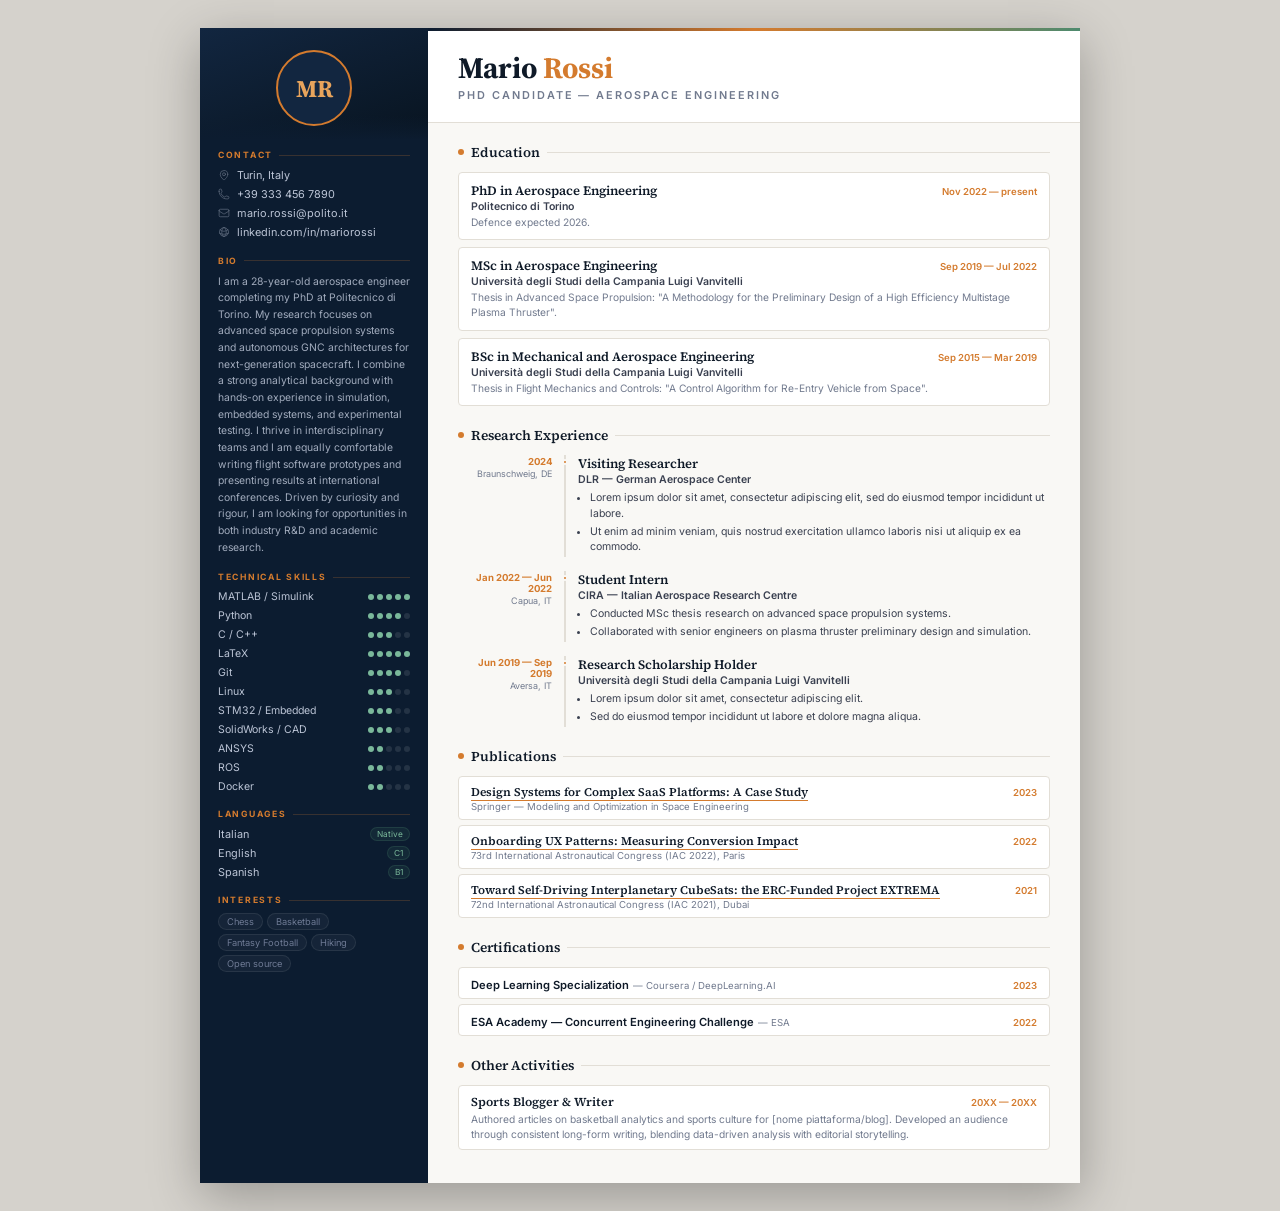
==== index.html @ 4c92838d "Add files via upload" ====
<!DOCTYPE html>
<html lang="en">
<head>
  <meta charset="UTF-8"/>
  <meta name="viewport" content="width=device-width, initial-scale=1.0"/>
  <title>Curriculum Vitae</title>
  <link href="https://fonts.googleapis.com/css2?family=Source+Serif+4:ital,wght@0,400;0,600;0,700;1,400&family=Inter:wght@300;400;500;600;700&display=swap" rel="stylesheet"/>
  <link rel="stylesheet" href="style.css"/>
</head>
<body>
<div class="cv-wrapper">
<div class="cv" id="cv"></div>
</div>
<script>
const ICONS = {
  'map-pin': `<svg fill="none" viewBox="0 0 24 24" stroke="currentColor" stroke-width="1.5"><path stroke-linecap="round" stroke-linejoin="round" d="M15 10.5a3 3 0 11-6 0 3 3 0 016 0z"/><path stroke-linecap="round" stroke-linejoin="round" d="M19.5 10.5c0 7.142-7.5 11.25-7.5 11.25S4.5 17.642 4.5 10.5a7.5 7.5 0 1115 0z"/></svg>`,
  'phone': `<svg fill="none" viewBox="0 0 24 24" stroke="currentColor" stroke-width="1.5"><path stroke-linecap="round" stroke-linejoin="round" d="M2.25 6.75c0 8.284 6.716 15 15 15h2.25a2.25 2.25 0 002.25-2.25v-1.372c0-.516-.351-.966-.852-1.091l-4.423-1.106c-.44-.11-.902.055-1.173.417l-.97 1.293c-.282.376-.769.542-1.21.38a12.035 12.035 0 01-7.143-7.143c-.162-.441.004-.928.38-1.21l1.293-.97c.363-.271.527-.734.417-1.173L6.963 3.102a1.125 1.125 0 00-1.091-.852H4.5A2.25 2.25 0 002.25 4.5v2.25z"/></svg>`,
  'mail': `<svg fill="none" viewBox="0 0 24 24" stroke="currentColor" stroke-width="1.5"><path stroke-linecap="round" stroke-linejoin="round" d="M21.75 6.75v10.5a2.25 2.25 0 01-2.25 2.25h-15a2.25 2.25 0 01-2.25-2.25V6.75m19.5 0A2.25 2.25 0 0019.5 4.5h-15a2.25 2.25 0 00-2.25 2.25m19.5 0v.243a2.25 2.25 0 01-1.07 1.916l-7.5 4.615a2.25 2.25 0 01-2.36 0L3.32 8.91a2.25 2.25 0 01-1.07-1.916V6.75"/></svg>`,
  'globe': `<svg fill="none" viewBox="0 0 24 24" stroke="currentColor" stroke-width="1.5"><path stroke-linecap="round" stroke-linejoin="round" d="M12 21a9.004 9.004 0 008.716-6.747M12 21a9.004 9.004 0 01-8.716-6.747M12 21c2.485 0 4.5-4.03 4.5-9S14.485 3 12 3m0 18c-2.485 0-4.5-4.03-4.5-9S9.515 3 12 3m0 0a8.997 8.997 0 017.843 4.582M12 3a8.997 8.997 0 00-7.843 4.582m15.686 0A11.953 11.953 0 0112 10.5c-2.998 0-5.74-1.1-7.843-2.918m15.686 0A8.959 8.959 0 0121 12c0 .778-.099 1.533-.284 2.253m0 0A17.919 17.919 0 0112 16.5c-3.162 0-6.133-.815-8.716-2.247m0 0A9.015 9.015 0 013 12c0-1.605.42-3.113 1.157-4.418"/></svg>`
};

function esc(s){const e=document.createElement('span');e.textContent=s;return e.innerHTML;}

function dots(level, max=5) {
  let h='';
  for(let i=0;i<max;i++) h+=`<span class="dot${i<level?' filled':''}"></span>`;
  return h;
}

async function render(){
  const d=await(await fetch('data.json')).json();
  document.documentElement.lang=d.meta.lang;
  document.title=d.meta.title;

  const sidebar=`
  <aside class="sidebar">
    <div class="sidebar-header"><div class="avatar-circle">${esc(d.persona.initials)}</div></div>
    <div class="sidebar-body">
      <div class="s-block">
        <div class="s-title">Contact</div>
        <div class="ct-list">
          ${d.contacts.map(c=>`<div class="ct">${ICONS[c.icon]||''}${c.url?`<a href="${esc(c.url)}" target="_blank" rel="noopener">${esc(c.value)}</a>`:`<span>${esc(c.value)}</span>`}</div>`).join('')}
        </div>
      </div>
      <div class="s-block">
        <div class="s-title">Bio</div>
        <p class="bio-text">${esc(d.persona.bio)}</p>
      </div>
      <div class="s-block">
        <div class="s-title">Technical Skills</div>
        ${d.technicalSkills.map(s=>`<div class="skill-row"><span class="skill-name">${esc(s.name)}</span><span class="skill-dots">${dots(s.level)}</span></div>`).join('')}
      </div>
      <div class="s-block">
        <div class="s-title">Languages</div>
        ${d.languages.map(l=>`<div class="lang-row"><span class="lang-name">${esc(l.name)}</span><span class="lang-lvl">${esc(l.level)}</span></div>`).join('')}
      </div>
      <div class="s-block">
        <div class="s-title">Interests</div>
        <div class="int-wrap">${d.interests.map(i=>`<span class="int-tag">${esc(i)}</span>`).join('')}</div>
      </div>
    </div>
  </aside>`;

  const main=`
  <main class="main">
    <header class="main-header">
      <div class="name">${esc(d.persona.firstName)} <span>${esc(d.persona.lastName)}</span></div>
      <div class="role">${esc(d.persona.title)}</div>
    </header>
    <div class="main-body">
      <div class="sec">
        <div class="sec-title"><span class="sec-dot"></span>Education</div>
        ${d.education.map(e=>`<div class="edu"><div class="edu-top"><span class="edu-deg">${esc(e.degree)}</span><span class="edu-when">${esc(e.period)}</span></div><div class="edu-where">${esc(e.institution)}</div>${e.note?`<div class="edu-note">${esc(e.note)}</div>`:''}</div>`).join('')}
      </div>
      <div class="sec">
        <div class="sec-title"><span class="sec-dot"></span>Research Experience</div>
        ${d.experience.map(e=>`<div class="exp"><div class="exp-side"><span class="exp-when">${esc(e.period)}</span><span class="exp-where">${esc(e.location)}</span></div><div class="exp-body"><div class="exp-role">${esc(e.role)}</div><div class="exp-org">${esc(e.organisation)}</div><div class="exp-desc">${e.bullets?'<ul>'+e.bullets.map(b=>`<li>${esc(b)}</li>`).join('')+'</ul>':esc(e.description||'')}</div></div></div>`).join('')}
      </div>
      ${d.publications&&d.publications.length?`<div class="sec"><div class="sec-title"><span class="sec-dot"></span>Publications</div>${d.publications.map(p=>`<div class="pub"><div><div class="pub-title">${p.url?`<a href="${esc(p.url)}" target="_blank" rel="noopener">${esc(p.title)}</a>`:esc(p.title)}</div><div class="pub-venue">${esc(p.venue)}</div></div><span class="pub-year">${esc(p.year)}</span></div>`).join('')}</div>`:''}
      ${d.certifications&&d.certifications.length?`<div class="sec"><div class="sec-title"><span class="sec-dot"></span>Certifications</div>${d.certifications.map(c=>`<div class="cert-row"><div><span class="cert-name">${esc(c.title)}</span> <span class="cert-from">— ${esc(c.issuer)}</span></div><span class="cert-year">${esc(c.year)}</span></div>`).join('')}</div>`:''}
      ${d.otherActivities&&d.otherActivities.length?`<div class="sec"><div class="sec-title"><span class="sec-dot"></span>Other Activities</div>${d.otherActivities.map(a=>`<div class="activity"><div class="activity-top"><span class="activity-title">${esc(a.title)}</span><span class="activity-when">${esc(a.period)}</span></div><div class="activity-detail">${esc(a.detail)}</div></div>`).join('')}</div>`:''}
    </div>
  </main>`;

  document.getElementById('cv').innerHTML=sidebar+main;
}
render();
</script>
</body>
</html>
---- style.css ----
/* ══════════════════════════════════════
   CV — Style
   Fonts: Source Serif 4 + Inter
   Palette: PoliTo Prussian Blue + Orange + Green
   ══════════════════════════════════════ */
*, *::before, *::after { box-sizing: border-box; margin: 0; padding: 0; }

:root {
  --sidebar-bg: #0c1c30;
  --sidebar-top: #122640;
  --accent: #d47b2e;
  --accent-light: #e8a45c;
  --green: #4e8a6e;
  --green-light: #7ab89a;
  --main-bg: #f9f8f5;
  --card-bg: #fff;
  --text-dark: #0f1a28;
  --text-mid: #3a4050;
  --text-light: #717a8e;
  --sidebar-text: #bcc5d6;
  --sidebar-muted: #6e7a94;
  --divider: #e2ded6;
  --sidebar-w: 228px;
}

body { font-family:'Inter',sans-serif; background:#d5d2cc; display:flex; justify-content:center; align-items:flex-start; min-height:100vh; padding:28px 14px; }
.cv-wrapper { width:100%; max-width:880px; box-shadow:0 14px 48px rgba(0,0,0,0.28); }
.cv { display:grid; grid-template-columns:var(--sidebar-w) 1fr; }

/* ═══ SIDEBAR ═══ */
.sidebar { background:var(--sidebar-bg); color:var(--sidebar-text); padding:0 0 24px; }
.sidebar-header { width:100%; padding:22px 20px 14px; background:linear-gradient(160deg,var(--sidebar-top) 0%,#081420 100%); text-align:center; position:relative; }
.sidebar-header::after { content:''; position:absolute; bottom:0;left:0;right:0; height:24px; background:linear-gradient(to top,var(--sidebar-bg),transparent); }
.avatar-circle { width:76px;height:76px; border-radius:50%; border:2.5px solid var(--accent); background:var(--sidebar-top); display:flex;align-items:center;justify-content:center; font-family:'Source Serif 4',serif; font-size:1.5rem;font-weight:700; color:var(--accent-light); margin:0 auto; position:relative;z-index:1; }
.sidebar-body { padding:10px 18px 0; }
.s-title { font-size:0.54rem;font-weight:700; letter-spacing:0.2em;text-transform:uppercase; color:var(--accent); margin-bottom:8px; display:flex;align-items:center;gap:6px; }
.s-title::after { content:'';flex:1;height:1px;background:rgba(212,123,46,0.22); }
.s-block { margin-bottom:16px; }

.ct-list { display:flex;flex-direction:column;gap:5px; }
.ct { display:flex;align-items:center;gap:7px; font-size:0.68rem;line-height:1.3;color:var(--sidebar-text); }
.ct svg { width:12px;height:12px;flex-shrink:0;opacity:0.45; }
.ct a { color:inherit;text-decoration:none; }
.ct a:hover { text-decoration:underline; }

.bio-text { font-size:0.65rem;line-height:1.6;color:var(--sidebar-text);opacity:0.85; }

.skill-row { display:flex;justify-content:space-between;align-items:center;margin-bottom:6px; }
.skill-name { font-size:0.66rem;color:var(--sidebar-text); }
.skill-dots { display:flex;gap:3px; }
.skill-dots .dot { width:6px;height:6px;border-radius:50%;background:rgba(255,255,255,0.1); }
.skill-dots .dot.filled { background:var(--green-light); }

.lang-row { display:flex;justify-content:space-between;align-items:center;margin-bottom:5px; }
.lang-name { font-size:0.68rem; }
.lang-lvl { font-size:0.52rem;padding:1px 6px;border-radius:10px; background:rgba(78,138,110,0.12);color:var(--green-light); border:1px solid rgba(78,138,110,0.22); }

.int-wrap { display:flex;flex-wrap:wrap;gap:4px; }
.int-tag { font-size:0.58rem;padding:2px 8px;border-radius:10px; background:rgba(255,255,255,0.04);color:var(--sidebar-muted); border:1px solid rgba(255,255,255,0.08); }

/* ═══ MAIN ═══ */
.main { background:var(--main-bg);padding:0; }
.main-header { background:var(--card-bg); padding:24px 30px 20px; border-bottom:1px solid var(--divider); position:relative; }
.main-header::before { content:''; position:absolute;top:0;left:0;right:0; height:3px; background:linear-gradient(90deg,var(--sidebar-bg) 0%,var(--accent) 50%,var(--green) 100%); }
.name { font-family:'Source Serif 4',serif; font-size:1.85rem;font-weight:700; color:var(--text-dark);line-height:1.1;margin-bottom:3px; }
.name span { color:var(--accent); }
.role { font-size:0.68rem;font-weight:600; letter-spacing:0.18em;text-transform:uppercase; color:var(--text-light); }
.main-body { padding:20px 30px 28px; }

.sec { margin-bottom:20px; }
.sec:last-child { margin-bottom:0; }
.sec-title { font-family:'Source Serif 4',serif; font-size:0.85rem;font-weight:600; color:var(--text-dark);margin-bottom:10px; display:flex;align-items:center;gap:7px; }
.sec-title::after { content:'';flex:1;height:1px;background:var(--divider); }
.sec-dot { width:6px;height:6px;border-radius:50%;background:var(--accent);flex-shrink:0; }

.edu { padding:9px 12px;background:var(--card-bg);border-radius:4px; margin-bottom:7px;border:1px solid var(--divider); }
.edu-top { display:flex;justify-content:space-between;align-items:baseline;margin-bottom:1px; }
.edu-deg { font-family:'Source Serif 4',serif;font-size:0.8rem;font-weight:600;color:var(--text-dark); }
.edu-when { font-size:0.6rem;font-weight:600;color:var(--accent);white-space:nowrap; }
.edu-where { font-size:0.66rem;color:var(--text-mid);font-weight:600; }
.edu-note { font-size:0.64rem;color:var(--text-light);line-height:1.5;margin-top:2px; }

.exp { display:grid;grid-template-columns:94px 1fr;gap:0 12px;margin-bottom:14px; }
.exp:last-child { margin-bottom:0; }
.exp-side { padding-top:1px;text-align:right; }
.exp-when { font-size:0.6rem;font-weight:700;color:var(--accent);display:block;margin-bottom:1px; }
.exp-where { font-size:0.56rem;color:var(--text-light);display:block; }
.exp-body { border-left:2px solid var(--divider);padding-left:12px;position:relative; }
.exp-body::before { content:'';position:absolute;left:-4px;top:4px; width:6px;height:6px;border-radius:50%; background:var(--accent);border:2px solid var(--main-bg); }
.exp-role { font-family:'Source Serif 4',serif;font-size:0.8rem;font-weight:600;color:var(--text-dark);margin-bottom:1px; }
.exp-org { font-size:0.66rem;color:var(--text-mid);font-weight:600;margin-bottom:4px; }
.exp-desc { font-size:0.66rem;color:var(--text-mid);line-height:1.5; }
.exp-desc ul { margin:2px 0 0 12px; }
.exp-desc ul li { margin-bottom:2px; }

.pub { padding:7px 12px;background:var(--card-bg);border-radius:4px; margin-bottom:5px;border:1px solid var(--divider); display:flex;justify-content:space-between;align-items:baseline;gap:10px; }
.pub-title { font-family:'Source Serif 4',serif;font-size:0.73rem;font-weight:600;color:var(--text-dark);margin-bottom:1px; }
.pub-title a { color:var(--text-dark);text-decoration:none;border-bottom:1px solid var(--accent);transition:color 0.2s; }
.pub-title a:hover { color:var(--accent); }
.pub-venue { font-size:0.6rem;color:var(--text-light); }
.pub-year { font-size:0.6rem;font-weight:600;color:var(--accent);white-space:nowrap; }

.cert-row { display:flex;justify-content:space-between;align-items:baseline; padding:5px 12px;background:var(--card-bg);border-radius:4px; margin-bottom:5px;border:1px solid var(--divider); }
.cert-name { font-size:0.7rem;font-weight:600;color:var(--text-dark); }
.cert-from { font-size:0.6rem;color:var(--text-light); }
.cert-year { font-size:0.6rem;font-weight:600;color:var(--accent);white-space:nowrap; }

.activity { padding:7px 12px;background:var(--card-bg);border-radius:4px;margin-bottom:5px;border:1px solid var(--divider); }
.activity-top { display:flex;justify-content:space-between;align-items:baseline;margin-bottom:2px; }
.activity-title { font-family:'Source Serif 4',serif;font-size:0.76rem;font-weight:600;color:var(--text-dark); }
.activity-when { font-size:0.6rem;font-weight:600;color:var(--accent);white-space:nowrap; }
.activity-detail { font-size:0.64rem;color:var(--text-light);line-height:1.5; }

@media print { body{background:none;padding:0} .cv-wrapper{box-shadow:none;max-width:none} }
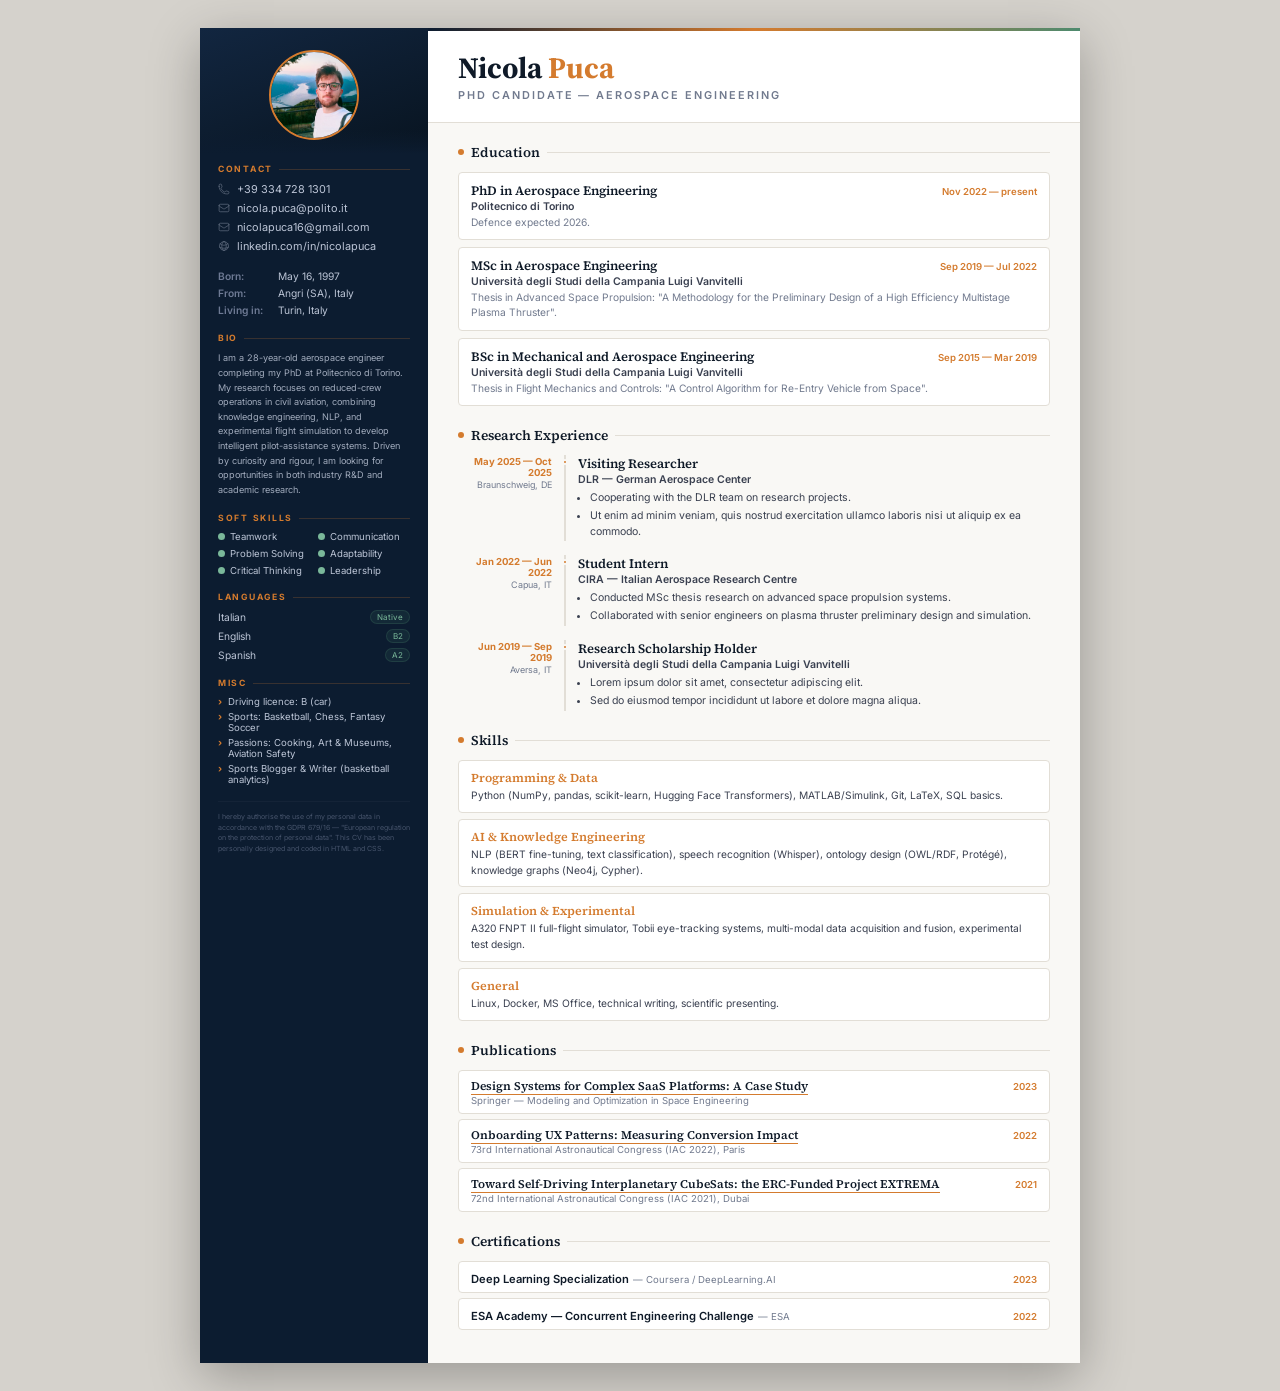
==== commit d734da51: "style upgrade" ====
--- a/index.html
+++ b/index.html
@@ -13,7 +13,6 @@
 </div>
 <script>
 const ICONS = {
-  'map-pin': `<svg fill="none" viewBox="0 0 24 24" stroke="currentColor" stroke-width="1.5"><path stroke-linecap="round" stroke-linejoin="round" d="M15 10.5a3 3 0 11-6 0 3 3 0 016 0z"/><path stroke-linecap="round" stroke-linejoin="round" d="M19.5 10.5c0 7.142-7.5 11.25-7.5 11.25S4.5 17.642 4.5 10.5a7.5 7.5 0 1115 0z"/></svg>`,
   'phone': `<svg fill="none" viewBox="0 0 24 24" stroke="currentColor" stroke-width="1.5"><path stroke-linecap="round" stroke-linejoin="round" d="M2.25 6.75c0 8.284 6.716 15 15 15h2.25a2.25 2.25 0 002.25-2.25v-1.372c0-.516-.351-.966-.852-1.091l-4.423-1.106c-.44-.11-.902.055-1.173.417l-.97 1.293c-.282.376-.769.542-1.21.38a12.035 12.035 0 01-7.143-7.143c-.162-.441.004-.928.38-1.21l1.293-.97c.363-.271.527-.734.417-1.173L6.963 3.102a1.125 1.125 0 00-1.091-.852H4.5A2.25 2.25 0 002.25 4.5v2.25z"/></svg>`,
   'mail': `<svg fill="none" viewBox="0 0 24 24" stroke="currentColor" stroke-width="1.5"><path stroke-linecap="round" stroke-linejoin="round" d="M21.75 6.75v10.5a2.25 2.25 0 01-2.25 2.25h-15a2.25 2.25 0 01-2.25-2.25V6.75m19.5 0A2.25 2.25 0 0019.5 4.5h-15a2.25 2.25 0 00-2.25 2.25m19.5 0v.243a2.25 2.25 0 01-1.07 1.916l-7.5 4.615a2.25 2.25 0 01-2.36 0L3.32 8.91a2.25 2.25 0 01-1.07-1.916V6.75"/></svg>`,
   'globe': `<svg fill="none" viewBox="0 0 24 24" stroke="currentColor" stroke-width="1.5"><path stroke-linecap="round" stroke-linejoin="round" d="M12 21a9.004 9.004 0 008.716-6.747M12 21a9.004 9.004 0 01-8.716-6.747M12 21c2.485 0 4.5-4.03 4.5-9S14.485 3 12 3m0 18c-2.485 0-4.5-4.03-4.5-9S9.515 3 12 3m0 0a8.997 8.997 0 017.843 4.582M12 3a8.997 8.997 0 00-7.843 4.582m15.686 0A11.953 11.953 0 0112 10.5c-2.998 0-5.74-1.1-7.843-2.918m15.686 0A8.959 8.959 0 0121 12c0 .778-.099 1.533-.284 2.253m0 0A17.919 17.919 0 0112 16.5c-3.162 0-6.133-.815-8.716-2.247m0 0A9.015 9.015 0 013 12c0-1.605.42-3.113 1.157-4.418"/></svg>`
@@ -21,43 +20,61 @@
 
 function esc(s){const e=document.createElement('span');e.textContent=s;return e.innerHTML;}
 
-function dots(level, max=5) {
-  let h='';
-  for(let i=0;i<max;i++) h+=`<span class="dot${i<level?' filled':''}"></span>`;
-  return h;
-}
-
 async function render(){
   const d=await(await fetch('data.json')).json();
   document.documentElement.lang=d.meta.lang;
   document.title=d.meta.title;
 
+  const bioHtml = Array.isArray(d.persona.bio)
+    ? d.persona.bio.map(p=>esc(p)).join(' ')
+    : esc(d.persona.bio);
+
   const sidebar=`
   <aside class="sidebar">
-    <div class="sidebar-header"><div class="avatar-circle">${esc(d.persona.initials)}</div></div>
+    <div class="sidebar-header">
+      ${d.persona.photo
+        ? `<img class="avatar-photo" src="${esc(d.persona.photo)}" alt="${esc(d.persona.firstName+' '+d.persona.lastName)}">`
+        : `<div class="avatar-circle">${esc(d.persona.initials)}</div>`}
+    </div>
     <div class="sidebar-body">
+
       <div class="s-block">
         <div class="s-title">Contact</div>
         <div class="ct-list">
           ${d.contacts.map(c=>`<div class="ct">${ICONS[c.icon]||''}${c.url?`<a href="${esc(c.url)}" target="_blank" rel="noopener">${esc(c.value)}</a>`:`<span>${esc(c.value)}</span>`}</div>`).join('')}
         </div>
       </div>
+
+      <div class="s-block">
+        <div class="info-row"><span class="info-label">Born:</span><span class="info-value">${esc(d.persona.birthDate)}</span></div>
+        <div class="info-row"><span class="info-label">From:</span><span class="info-value">${esc(d.persona.birthPlace)}</span></div>
+        <div class="info-row"><span class="info-label">Living in:</span><span class="info-value">${esc(d.persona.livingIn)}</span></div>
+      </div>
+
       <div class="s-block">
         <div class="s-title">Bio</div>
-        <p class="bio-text">${esc(d.persona.bio)}</p>
+        <p class="bio-text">${bioHtml}</p>
       </div>
+
       <div class="s-block">
-        <div class="s-title">Technical Skills</div>
-        ${d.technicalSkills.map(s=>`<div class="skill-row"><span class="skill-name">${esc(s.name)}</span><span class="skill-dots">${dots(s.level)}</span></div>`).join('')}
+        <div class="s-title">Soft Skills</div>
+        <div class="soft-grid">
+          ${d.softSkills.map(s=>`<div class="soft-item"><span class="soft-dot"></span>${esc(s)}</div>`).join('')}
+        </div>
       </div>
+
       <div class="s-block">
         <div class="s-title">Languages</div>
         ${d.languages.map(l=>`<div class="lang-row"><span class="lang-name">${esc(l.name)}</span><span class="lang-lvl">${esc(l.level)}</span></div>`).join('')}
       </div>
+
       <div class="s-block">
-        <div class="s-title">Interests</div>
-        <div class="int-wrap">${d.interests.map(i=>`<span class="int-tag">${esc(i)}</span>`).join('')}</div>
+        <div class="s-title">Misc</div>
+        ${d.misc.map(m=>`<div class="misc-item">${esc(m)}</div>`).join('')}
       </div>
+
+      <div class="gdpr">${esc(d.gdpr)}</div>
+
     </div>
   </aside>`;
 
@@ -68,17 +85,26 @@
       <div class="role">${esc(d.persona.title)}</div>
     </header>
     <div class="main-body">
+
       <div class="sec">
         <div class="sec-title"><span class="sec-dot"></span>Education</div>
         ${d.education.map(e=>`<div class="edu"><div class="edu-top"><span class="edu-deg">${esc(e.degree)}</span><span class="edu-when">${esc(e.period)}</span></div><div class="edu-where">${esc(e.institution)}</div>${e.note?`<div class="edu-note">${esc(e.note)}</div>`:''}</div>`).join('')}
       </div>
+
       <div class="sec">
         <div class="sec-title"><span class="sec-dot"></span>Research Experience</div>
         ${d.experience.map(e=>`<div class="exp"><div class="exp-side"><span class="exp-when">${esc(e.period)}</span><span class="exp-where">${esc(e.location)}</span></div><div class="exp-body"><div class="exp-role">${esc(e.role)}</div><div class="exp-org">${esc(e.organisation)}</div><div class="exp-desc">${e.bullets?'<ul>'+e.bullets.map(b=>`<li>${esc(b)}</li>`).join('')+'</ul>':esc(e.description||'')}</div></div></div>`).join('')}
       </div>
+
+      <div class="sec">
+        <div class="sec-title"><span class="sec-dot"></span>Skills</div>
+        ${d.skillAreas.map(s=>`<div class="skill-area"><div class="skill-area-name">${esc(s.area)}</div><div class="skill-area-items">${esc(s.items)}</div></div>`).join('')}
+      </div>
+
       ${d.publications&&d.publications.length?`<div class="sec"><div class="sec-title"><span class="sec-dot"></span>Publications</div>${d.publications.map(p=>`<div class="pub"><div><div class="pub-title">${p.url?`<a href="${esc(p.url)}" target="_blank" rel="noopener">${esc(p.title)}</a>`:esc(p.title)}</div><div class="pub-venue">${esc(p.venue)}</div></div><span class="pub-year">${esc(p.year)}</span></div>`).join('')}</div>`:''}
+
       ${d.certifications&&d.certifications.length?`<div class="sec"><div class="sec-title"><span class="sec-dot"></span>Certifications</div>${d.certifications.map(c=>`<div class="cert-row"><div><span class="cert-name">${esc(c.title)}</span> <span class="cert-from">— ${esc(c.issuer)}</span></div><span class="cert-year">${esc(c.year)}</span></div>`).join('')}</div>`:''}
-      ${d.otherActivities&&d.otherActivities.length?`<div class="sec"><div class="sec-title"><span class="sec-dot"></span>Other Activities</div>${d.otherActivities.map(a=>`<div class="activity"><div class="activity-top"><span class="activity-title">${esc(a.title)}</span><span class="activity-when">${esc(a.period)}</span></div><div class="activity-detail">${esc(a.detail)}</div></div>`).join('')}</div>`:''}
+
     </div>
   </main>`;
 
@@ -87,4 +113,4 @@
 render();
 </script>
 </body>
-</html>
+</html>
--- a/style.css
+++ b/style.css
@@ -32,31 +32,43 @@
 .sidebar-header { width:100%; padding:22px 20px 14px; background:linear-gradient(160deg,var(--sidebar-top) 0%,#081420 100%); text-align:center; position:relative; }
 .sidebar-header::after { content:''; position:absolute; bottom:0;left:0;right:0; height:24px; background:linear-gradient(to top,var(--sidebar-bg),transparent); }
 .avatar-circle { width:76px;height:76px; border-radius:50%; border:2.5px solid var(--accent); background:var(--sidebar-top); display:flex;align-items:center;justify-content:center; font-family:'Source Serif 4',serif; font-size:1.5rem;font-weight:700; color:var(--accent-light); margin:0 auto; position:relative;z-index:1; }
+.avatar-photo { width:90px;height:90px; border-radius:50%; border:2.5px solid var(--accent); object-fit:cover; object-position:center top; margin:0 auto; display:block; position:relative;z-index:1; }
 .sidebar-body { padding:10px 18px 0; }
 .s-title { font-size:0.54rem;font-weight:700; letter-spacing:0.2em;text-transform:uppercase; color:var(--accent); margin-bottom:8px; display:flex;align-items:center;gap:6px; }
 .s-title::after { content:'';flex:1;height:1px;background:rgba(212,123,46,0.22); }
 .s-block { margin-bottom:16px; }
 
+/* Contacts */
 .ct-list { display:flex;flex-direction:column;gap:5px; }
 .ct { display:flex;align-items:center;gap:7px; font-size:0.68rem;line-height:1.3;color:var(--sidebar-text); }
 .ct svg { width:12px;height:12px;flex-shrink:0;opacity:0.45; }
 .ct a { color:inherit;text-decoration:none; }
 .ct a:hover { text-decoration:underline; }
 
-.bio-text { font-size:0.65rem;line-height:1.6;color:var(--sidebar-text);opacity:0.85; }
+/* Personal info */
+.info-row { display:flex; gap:8px; margin-bottom:4px; font-size:0.64rem; line-height:1.3; }
+.info-label { color:var(--sidebar-muted); font-weight:600; white-space:nowrap; min-width:52px; }
+.info-value { color:var(--sidebar-text); }
 
-.skill-row { display:flex;justify-content:space-between;align-items:center;margin-bottom:6px; }
-.skill-name { font-size:0.66rem;color:var(--sidebar-text); }
-.skill-dots { display:flex;gap:3px; }
-.skill-dots .dot { width:6px;height:6px;border-radius:50%;background:rgba(255,255,255,0.1); }
-.skill-dots .dot.filled { background:var(--green-light); }
+/* Bio */
+.bio-text { font-size:0.57rem;line-height:1.6;color:var(--sidebar-text);opacity:0.85; }
 
+/* Soft skills */
+.soft-grid { display:grid; grid-template-columns:1fr 1fr; gap:6px 8px; }
+.soft-item { display:flex; align-items:center; gap:5px; font-size:0.6rem; color:var(--sidebar-text); }
+.soft-dot { width:7px;height:7px;border-radius:50%; background:var(--green-light); flex-shrink:0; }
+
+/* Languages */
 .lang-row { display:flex;justify-content:space-between;align-items:center;margin-bottom:5px; }
-.lang-name { font-size:0.68rem; }
-.lang-lvl { font-size:0.52rem;padding:1px 6px;border-radius:10px; background:rgba(78,138,110,0.12);color:var(--green-light); border:1px solid rgba(78,138,110,0.22); }
+.lang-name { font-size:0.64rem; }
+.lang-lvl { font-size:0.5rem;padding:1px 6px;border-radius:10px; background:rgba(78,138,110,0.12);color:var(--green-light); border:1px solid rgba(78,138,110,0.22); }
 
-.int-wrap { display:flex;flex-wrap:wrap;gap:4px; }
-.int-tag { font-size:0.58rem;padding:2px 8px;border-radius:10px; background:rgba(255,255,255,0.04);color:var(--sidebar-muted); border:1px solid rgba(255,255,255,0.08); }
+/* Misc */
+.misc-item { font-size:0.6rem; color:var(--sidebar-text); margin-bottom:4px; padding-left:10px; position:relative; }
+.misc-item::before { content:'›'; position:absolute; left:0; color:var(--accent); font-weight:700; }
+
+/* GDPR */
+.gdpr { font-size:0.44rem; color:var(--sidebar-muted); opacity:0.6; line-height:1.5; margin-top:16px; padding-top:10px; border-top:1px solid rgba(255,255,255,0.06); }
 
 /* ═══ MAIN ═══ */
 .main { background:var(--main-bg);padding:0; }
@@ -73,6 +85,7 @@
 .sec-title::after { content:'';flex:1;height:1px;background:var(--divider); }
 .sec-dot { width:6px;height:6px;border-radius:50%;background:var(--accent);flex-shrink:0; }
 
+/* Education */
 .edu { padding:9px 12px;background:var(--card-bg);border-radius:4px; margin-bottom:7px;border:1px solid var(--divider); }
 .edu-top { display:flex;justify-content:space-between;align-items:baseline;margin-bottom:1px; }
 .edu-deg { font-family:'Source Serif 4',serif;font-size:0.8rem;font-weight:600;color:var(--text-dark); }
@@ -80,6 +93,7 @@
 .edu-where { font-size:0.66rem;color:var(--text-mid);font-weight:600; }
 .edu-note { font-size:0.64rem;color:var(--text-light);line-height:1.5;margin-top:2px; }
 
+/* Experience */
 .exp { display:grid;grid-template-columns:94px 1fr;gap:0 12px;margin-bottom:14px; }
 .exp:last-child { margin-bottom:0; }
 .exp-side { padding-top:1px;text-align:right; }
@@ -93,6 +107,12 @@
 .exp-desc ul { margin:2px 0 0 12px; }
 .exp-desc ul li { margin-bottom:2px; }
 
+/* Skills in main body */
+.skill-area { padding:8px 12px; background:var(--card-bg); border-radius:4px; margin-bottom:6px; border:1px solid var(--divider); }
+.skill-area-name { font-family:'Source Serif 4',serif; font-size:0.76rem; font-weight:600; color:var(--accent); margin-bottom:2px; }
+.skill-area-items { font-size:0.64rem; color:var(--text-mid); line-height:1.55; }
+
+/* Publications */
 .pub { padding:7px 12px;background:var(--card-bg);border-radius:4px; margin-bottom:5px;border:1px solid var(--divider); display:flex;justify-content:space-between;align-items:baseline;gap:10px; }
 .pub-title { font-family:'Source Serif 4',serif;font-size:0.73rem;font-weight:600;color:var(--text-dark);margin-bottom:1px; }
 .pub-title a { color:var(--text-dark);text-decoration:none;border-bottom:1px solid var(--accent);transition:color 0.2s; }
@@ -100,15 +120,10 @@
 .pub-venue { font-size:0.6rem;color:var(--text-light); }
 .pub-year { font-size:0.6rem;font-weight:600;color:var(--accent);white-space:nowrap; }
 
+/* Certifications */
 .cert-row { display:flex;justify-content:space-between;align-items:baseline; padding:5px 12px;background:var(--card-bg);border-radius:4px; margin-bottom:5px;border:1px solid var(--divider); }
 .cert-name { font-size:0.7rem;font-weight:600;color:var(--text-dark); }
 .cert-from { font-size:0.6rem;color:var(--text-light); }
 .cert-year { font-size:0.6rem;font-weight:600;color:var(--accent);white-space:nowrap; }
 
-.activity { padding:7px 12px;background:var(--card-bg);border-radius:4px;margin-bottom:5px;border:1px solid var(--divider); }
-.activity-top { display:flex;justify-content:space-between;align-items:baseline;margin-bottom:2px; }
-.activity-title { font-family:'Source Serif 4',serif;font-size:0.76rem;font-weight:600;color:var(--text-dark); }
-.activity-when { font-size:0.6rem;font-weight:600;color:var(--accent);white-space:nowrap; }
-.activity-detail { font-size:0.64rem;color:var(--text-light);line-height:1.5; }
-
-@media print { body{background:none;padding:0} .cv-wrapper{box-shadow:none;max-width:none} }
+@media print { body{background:none;padding:0} .cv-wrapper{box-shadow:none;max-width:none} }
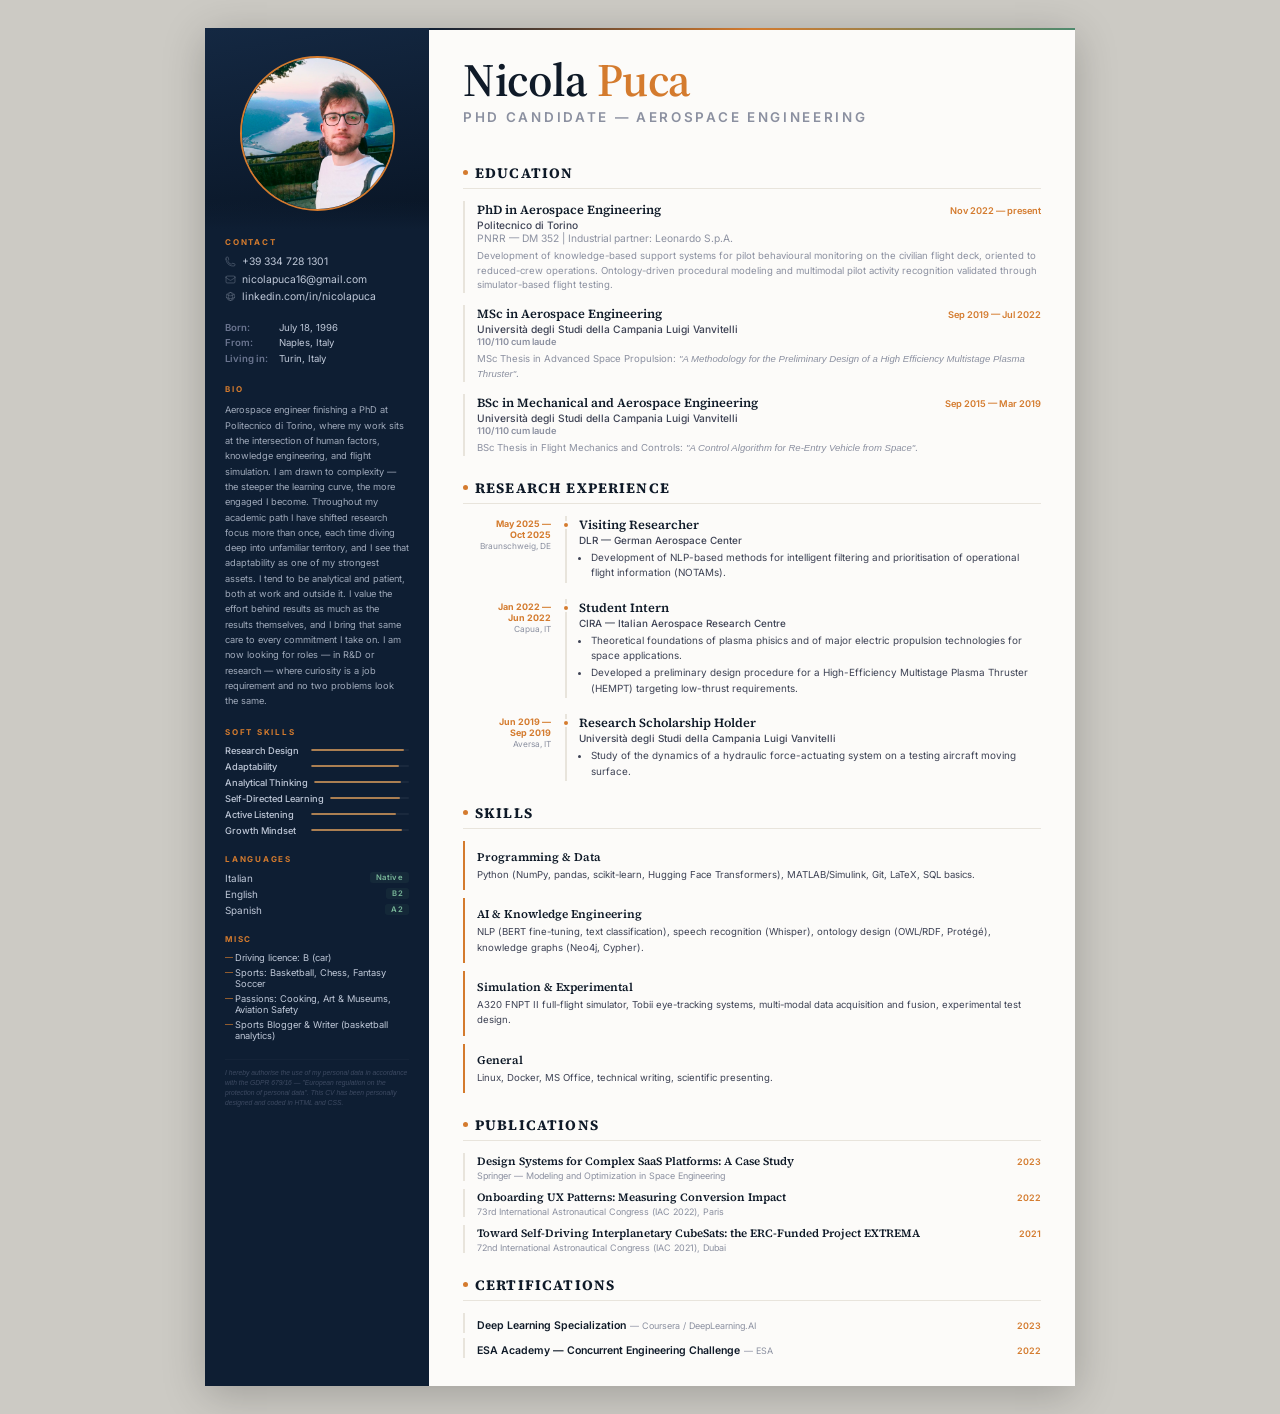
==== commit 53fb5245: "add education and research experience" ====
--- a/index.html
+++ b/index.html
@@ -19,6 +19,15 @@
 };
 
 function esc(s){const e=document.createElement('span');e.textContent=s;return e.innerHTML;}
+
+function escButAllowTags(html){
+  const result=html.replace(/&/g,'&amp;').replace(/</g,'&lt;').replace(/>/g,'&gt;').replace(/"/g,'&quot;');
+  return result.replace(/&lt;i&gt;/g,'<i>').replace(/&lt;\/i&gt;/g,'</i>').replace(/&lt;em&gt;/g,'<em>').replace(/&lt;\/em&gt;/g,'</em>').replace(/&lt;b&gt;/g,'<b>').replace(/&lt;\/b&gt;/g,'</b>').replace(/&lt;strong&gt;/g,'<strong>').replace(/&lt;\/strong&gt;/g,'</strong>').replace(/&lt;br&gt;/g,'<br>');
+}
+
+function createBarGauge(level){
+  return `<div class="skill-bar"><div class="skill-bar-fill" style="width:${level}%"></div></div>`;
+}
 
 async function render(){
   const d=await(await fetch('data.json')).json();
@@ -58,8 +67,8 @@
 
       <div class="s-block">
         <div class="s-title">Soft Skills</div>
-        <div class="soft-grid">
-          ${d.softSkills.map(s=>`<div class="soft-item"><span class="soft-dot"></span>${esc(s)}</div>`).join('')}
+        <div class="soft-skills-list">
+          ${d.softSkills.map(s=>`<div class="soft-skill-row"><span class="soft-skill-name">${esc(s.name)}</span>${createBarGauge(s.level)}</div>`).join('')}
         </div>
       </div>
 
@@ -88,12 +97,12 @@
 
       <div class="sec">
         <div class="sec-title"><span class="sec-dot"></span>Education</div>
-        ${d.education.map(e=>`<div class="edu"><div class="edu-top"><span class="edu-deg">${esc(e.degree)}</span><span class="edu-when">${esc(e.period)}</span></div><div class="edu-where">${esc(e.institution)}</div>${e.note?`<div class="edu-note">${esc(e.note)}</div>`:''}</div>`).join('')}
+        ${d.education.map(e=>`<div class="edu"><div class="edu-top"><span class="edu-deg">${esc(e.degree)}</span><span class="edu-when">${esc(e.period)}</span></div><div class="edu-where">${esc(e.institution)}</div>${e.grade?`<div class="edu-grade">${esc(e.grade)}</div>`:''}${e.funding?`<div class="edu-funding">${esc(e.funding)}</div>`:''}${e.note?`<div class="edu-note">${escButAllowTags(e.note)}</div>`:''}</div>`).join('')}
       </div>
 
       <div class="sec">
         <div class="sec-title"><span class="sec-dot"></span>Research Experience</div>
-        ${d.experience.map(e=>`<div class="exp"><div class="exp-side"><span class="exp-when">${esc(e.period)}</span><span class="exp-where">${esc(e.location)}</span></div><div class="exp-body"><div class="exp-role">${esc(e.role)}</div><div class="exp-org">${esc(e.organisation)}</div><div class="exp-desc">${e.bullets?'<ul>'+e.bullets.map(b=>`<li>${esc(b)}</li>`).join('')+'</ul>':esc(e.description||'')}</div></div></div>`).join('')}
+        ${d.experience.map(e=>`<div class="exp"><div class="exp-side"><span class="exp-when">${escButAllowTags(e.period)}</span><span class="exp-where">${esc(e.location)}</span></div><div class="exp-body"><div class="exp-role">${esc(e.role)}</div><div class="exp-org">${esc(e.organisation)}</div><div class="exp-desc">${e.bullets?'<ul>'+e.bullets.map(b=>`<li>${esc(b)}</li>`).join('')+'</ul>':esc(e.description||'')}</div></div></div>`).join('')}
       </div>
 
       <div class="sec">
@@ -101,7 +110,7 @@
         ${d.skillAreas.map(s=>`<div class="skill-area"><div class="skill-area-name">${esc(s.area)}</div><div class="skill-area-items">${esc(s.items)}</div></div>`).join('')}
       </div>
 
-      ${d.publications&&d.publications.length?`<div class="sec"><div class="sec-title"><span class="sec-dot"></span>Publications</div>${d.publications.map(p=>`<div class="pub"><div><div class="pub-title">${p.url?`<a href="${esc(p.url)}" target="_blank" rel="noopener">${esc(p.title)}</a>`:esc(p.title)}</div><div class="pub-venue">${esc(p.venue)}</div></div><span class="pub-year">${esc(p.year)}</span></div>`).join('')}</div>`:''}
+      ${d.publications&&d.publications.length?`<div class="sec"><div class="sec-title"><span class="sec-dot"></span>Publications</div>${d.publications.map(p=>`<div class="pub"><div class="pub-top"><div class="pub-title">${p.url?`<a href="${esc(p.url)}" target="_blank" rel="noopener">${esc(p.title)}</a>`:esc(p.title)}</div><span class="pub-year">${esc(p.year)}</span></div><div class="pub-venue">${esc(p.venue)}</div></div>`).join('')}</div>`:''}
 
       ${d.certifications&&d.certifications.length?`<div class="sec"><div class="sec-title"><span class="sec-dot"></span>Certifications</div>${d.certifications.map(c=>`<div class="cert-row"><div><span class="cert-name">${esc(c.title)}</span> <span class="cert-from">— ${esc(c.issuer)}</span></div><span class="cert-year">${esc(c.year)}</span></div>`).join('')}</div>`:''}
 
--- a/style.css
+++ b/style.css
@@ -1,129 +1,143 @@
 /* ══════════════════════════════════════
-   CV — Style
+   CV — Minimal Editorial Style
    Fonts: Source Serif 4 + Inter
-   Palette: PoliTo Prussian Blue + Orange + Green
    ══════════════════════════════════════ */
 *, *::before, *::after { box-sizing: border-box; margin: 0; padding: 0; }
 
 :root {
-  --sidebar-bg: #0c1c30;
-  --sidebar-top: #122640;
+  --sidebar-bg: #0e1e33;
+  --sidebar-top: #142842;
   --accent: #d47b2e;
   --accent-light: #e8a45c;
+  --accent-faint: rgba(212,123,46,0.08);
   --green: #4e8a6e;
   --green-light: #7ab89a;
-  --main-bg: #f9f8f5;
+  --main-bg: #fcfbf9;
   --card-bg: #fff;
   --text-dark: #0f1a28;
-  --text-mid: #3a4050;
-  --text-light: #717a8e;
-  --sidebar-text: #bcc5d6;
-  --sidebar-muted: #6e7a94;
-  --divider: #e2ded6;
-  --sidebar-w: 228px;
+  --text-mid: #3d4254;
+  --text-light: #8b90a0;
+  --sidebar-text: #bfc8d8;
+  --sidebar-muted: #6b7590;
+  --divider: #e8e4dc;
+  --sidebar-w: 224px;
 }
 
-body { font-family:'Inter',sans-serif; background:#d5d2cc; display:flex; justify-content:center; align-items:flex-start; min-height:100vh; padding:28px 14px; }
-.cv-wrapper { width:100%; max-width:880px; box-shadow:0 14px 48px rgba(0,0,0,0.28); }
+body { font-family:'Inter',sans-serif; background:#cccac4; display:flex; justify-content:center; align-items:flex-start; min-height:100vh; padding:28px 14px; }
+.cv-wrapper { width:100%; max-width:870px; box-shadow:0 8px 40px rgba(0,0,0,0.22); }
 .cv { display:grid; grid-template-columns:var(--sidebar-w) 1fr; }
 
 /* ═══ SIDEBAR ═══ */
-.sidebar { background:var(--sidebar-bg); color:var(--sidebar-text); padding:0 0 24px; }
-.sidebar-header { width:100%; padding:22px 20px 14px; background:linear-gradient(160deg,var(--sidebar-top) 0%,#081420 100%); text-align:center; position:relative; }
-.sidebar-header::after { content:''; position:absolute; bottom:0;left:0;right:0; height:24px; background:linear-gradient(to top,var(--sidebar-bg),transparent); }
-.avatar-circle { width:76px;height:76px; border-radius:50%; border:2.5px solid var(--accent); background:var(--sidebar-top); display:flex;align-items:center;justify-content:center; font-family:'Source Serif 4',serif; font-size:1.5rem;font-weight:700; color:var(--accent-light); margin:0 auto; position:relative;z-index:1; }
-.avatar-photo { width:90px;height:90px; border-radius:50%; border:2.5px solid var(--accent); object-fit:cover; object-position:center top; margin:0 auto; display:block; position:relative;z-index:1; }
-.sidebar-body { padding:10px 18px 0; }
-.s-title { font-size:0.54rem;font-weight:700; letter-spacing:0.2em;text-transform:uppercase; color:var(--accent); margin-bottom:8px; display:flex;align-items:center;gap:6px; }
-.s-title::after { content:'';flex:1;height:1px;background:rgba(212,123,46,0.22); }
-.s-block { margin-bottom:16px; }
+.sidebar { background:var(--sidebar-bg); color:var(--sidebar-text); padding:0 0 20px; }
+
+.sidebar-header { width:100%; padding:28px 20px 18px; background:linear-gradient(170deg,var(--sidebar-top) 0%,#091525 100%); text-align:center; position:relative; }
+.sidebar-header::after { content:''; position:absolute; bottom:0;left:0;right:0; height:28px; background:linear-gradient(to top,var(--sidebar-bg),transparent); }
+.avatar-circle { width:78px;height:78px; border-radius:50%; border:2px solid var(--accent); background:var(--sidebar-top); display:flex;align-items:center;justify-content:center; font-family:'Source Serif 4',serif; font-size:1.5rem;font-weight:700; color:var(--accent-light); margin:0 auto; position:relative;z-index:1; }
+.avatar-photo { width:155px;height:155px; border-radius:50%; border:2px solid var(--accent); object-fit:cover; object-position:center top; margin:0 auto; display:block; position:relative;z-index:1; }
+
+.sidebar-body { padding:8px 20px 0; }
+
+.s-title { font-size:0.5rem;font-weight:700; letter-spacing:0.22em;text-transform:uppercase; color:var(--accent); margin-bottom:8px; }
+.s-block { margin-bottom:18px; }
 
 /* Contacts */
-.ct-list { display:flex;flex-direction:column;gap:5px; }
-.ct { display:flex;align-items:center;gap:7px; font-size:0.68rem;line-height:1.3;color:var(--sidebar-text); }
-.ct svg { width:12px;height:12px;flex-shrink:0;opacity:0.45; }
+.ct-list { display:flex;flex-direction:column;gap:4px; }
+.ct { display:flex;align-items:center;gap:6px; font-size:0.65rem;line-height:1.3;color:var(--sidebar-text); }
+.ct svg { width:11px;height:11px;flex-shrink:0;opacity:0.4; }
 .ct a { color:inherit;text-decoration:none; }
-.ct a:hover { text-decoration:underline; }
+.ct a:hover { color:var(--accent-light); }
 
 /* Personal info */
-.info-row { display:flex; gap:8px; margin-bottom:4px; font-size:0.64rem; line-height:1.3; }
-.info-label { color:var(--sidebar-muted); font-weight:600; white-space:nowrap; min-width:52px; }
+.info-row { display:flex; gap:6px; margin-bottom:3px; font-size:0.6rem; line-height:1.35; }
+.info-label { color:var(--sidebar-muted); font-weight:600; min-width:48px; }
 .info-value { color:var(--sidebar-text); }
 
 /* Bio */
-.bio-text { font-size:0.57rem;line-height:1.6;color:var(--sidebar-text);opacity:0.85; }
+.bio-text { font-size:0.58rem;line-height:1.65;color:var(--sidebar-text);opacity:0.82; }
 
-/* Soft skills */
-.soft-grid { display:grid; grid-template-columns:1fr 1fr; gap:6px 8px; }
-.soft-item { display:flex; align-items:center; gap:5px; font-size:0.6rem; color:var(--sidebar-text); }
-.soft-dot { width:7px;height:7px;border-radius:50%; background:var(--green-light); flex-shrink:0; }
+/* Soft skills — horizontal bars */
+.soft-skills-list { display:flex; flex-direction:column; gap:5px; }
+.soft-skill-row { display:flex; align-items:center; gap:6px; }
+.soft-skill-name { font-size:0.58rem; color:var(--sidebar-text); font-weight:500; flex-shrink:0; min-width:80px; }
+.skill-bar { flex:1; height:2px; background:rgba(255,255,255,0.05); border-radius:1px; overflow:hidden; }
+.skill-bar-fill { height:100%; background:var(--accent-light); border-radius:1px; transition:width 0.3s ease; opacity:0.7; }
 
 /* Languages */
-.lang-row { display:flex;justify-content:space-between;align-items:center;margin-bottom:5px; }
-.lang-name { font-size:0.64rem; }
-.lang-lvl { font-size:0.5rem;padding:1px 6px;border-radius:10px; background:rgba(78,138,110,0.12);color:var(--green-light); border:1px solid rgba(78,138,110,0.22); }
+.lang-row { display:flex;justify-content:space-between;align-items:center;margin-bottom:4px; }
+.lang-name { font-size:0.62rem; }
+.lang-lvl { font-size:0.48rem;font-weight:600;padding:1px 6px;border-radius:3px; background:rgba(78,138,110,0.1);color:var(--green-light); letter-spacing:0.04em; }
 
 /* Misc */
-.misc-item { font-size:0.6rem; color:var(--sidebar-text); margin-bottom:4px; padding-left:10px; position:relative; }
-.misc-item::before { content:'›'; position:absolute; left:0; color:var(--accent); font-weight:700; }
+.misc-item { font-size:0.58rem; color:var(--sidebar-text); margin-bottom:4px; padding-left:10px; position:relative; }
+.misc-item::before { content:'—'; position:absolute; left:0; color:var(--accent); font-size:0.5rem; }
 
 /* GDPR */
-.gdpr { font-size:0.44rem; color:var(--sidebar-muted); opacity:0.6; line-height:1.5; margin-top:16px; padding-top:10px; border-top:1px solid rgba(255,255,255,0.06); }
+.gdpr { font-size:0.42rem; color:var(--sidebar-muted); opacity:0.5; line-height:1.5; margin-top:14px; padding-top:8px; border-top:1px solid rgba(255,255,255,0.05); font-style:italic; }
 
 /* ═══ MAIN ═══ */
 .main { background:var(--main-bg);padding:0; }
-.main-header { background:var(--card-bg); padding:24px 30px 20px; border-bottom:1px solid var(--divider); position:relative; }
-.main-header::before { content:''; position:absolute;top:0;left:0;right:0; height:3px; background:linear-gradient(90deg,var(--sidebar-bg) 0%,var(--accent) 50%,var(--green) 100%); }
-.name { font-family:'Source Serif 4',serif; font-size:1.85rem;font-weight:700; color:var(--text-dark);line-height:1.1;margin-bottom:3px; }
+
+.main-header { padding:28px 34px 22px; position:relative; }
+.main-header::before { content:''; position:absolute;top:0;left:0;right:0; height:2px; background:linear-gradient(90deg,var(--sidebar-bg) 0%,var(--accent) 50%,var(--green) 100%); }
+.name { font-family:'Source Serif 4',serif; font-size:2.9rem;font-weight:600; color:var(--text-dark);line-height:1.05;margin-bottom:4px; letter-spacing:-0.01em; }
 .name span { color:var(--accent); }
-.role { font-size:0.68rem;font-weight:600; letter-spacing:0.18em;text-transform:uppercase; color:var(--text-light); }
-.main-body { padding:20px 30px 28px; }
+.role { font-size:0.84rem;font-weight:600; letter-spacing:0.2em;text-transform:uppercase; color:var(--text-light); }
 
-.sec { margin-bottom:20px; }
+.main-body { padding:16px 34px 28px; }
+
+/* Section */
+.sec { margin-bottom:22px; }
 .sec:last-child { margin-bottom:0; }
-.sec-title { font-family:'Source Serif 4',serif; font-size:0.85rem;font-weight:600; color:var(--text-dark);margin-bottom:10px; display:flex;align-items:center;gap:7px; }
-.sec-title::after { content:'';flex:1;height:1px;background:var(--divider); }
-.sec-dot { width:6px;height:6px;border-radius:50%;background:var(--accent);flex-shrink:0; }
+.sec-title { font-family:'Source Serif 4',serif; font-size:0.9rem;font-weight:700; letter-spacing:0.08em; text-transform:uppercase; color:var(--text-dark);margin-bottom:12px; padding-bottom:5px; border-bottom:1px solid var(--divider); display:flex;align-items:center;gap:7px; }
+.sec-dot { width:5px;height:5px;border-radius:50%;background:var(--accent);flex-shrink:0; }
 
-/* Education */
-.edu { padding:9px 12px;background:var(--card-bg);border-radius:4px; margin-bottom:7px;border:1px solid var(--divider); }
+/* Education — borderless */
+.edu { margin-bottom:12px; padding-left:12px; border-left:2px solid var(--divider); }
+.edu:last-child { margin-bottom:0; }
 .edu-top { display:flex;justify-content:space-between;align-items:baseline;margin-bottom:1px; }
-.edu-deg { font-family:'Source Serif 4',serif;font-size:0.8rem;font-weight:600;color:var(--text-dark); }
-.edu-when { font-size:0.6rem;font-weight:600;color:var(--accent);white-space:nowrap; }
-.edu-where { font-size:0.66rem;color:var(--text-mid);font-weight:600; }
-.edu-note { font-size:0.64rem;color:var(--text-light);line-height:1.5;margin-top:2px; }
+.edu-deg { font-family:'Source Serif 4',serif;font-size:0.78rem;font-weight:600;color:var(--text-dark); }
+.edu-when { font-size:0.58rem;font-weight:600;color:var(--accent);white-space:nowrap; }
+.edu-where { font-size:0.64rem;color:var(--text-mid);font-weight:500; }
+.edu-grade { font-size:0.58rem;color:var(--text-light);font-weight:600;margin-top:1px; }
+.edu-funding { font-size:0.64rem;color:var(--text-light);margin-top:1px; }
+.edu-note { font-size:0.6rem;color:var(--text-light);line-height:1.55;margin-top:5px; }
 
-/* Experience */
-.exp { display:grid;grid-template-columns:94px 1fr;gap:0 12px;margin-bottom:14px; }
+/* Experience — clean timeline */
+.exp { display:grid;grid-template-columns:88px 1fr;gap:0 14px;margin-bottom:16px; }
 .exp:last-child { margin-bottom:0; }
-.exp-side { padding-top:1px;text-align:right; }
-.exp-when { font-size:0.6rem;font-weight:700;color:var(--accent);display:block;margin-bottom:1px; }
-.exp-where { font-size:0.56rem;color:var(--text-light);display:block; }
-.exp-body { border-left:2px solid var(--divider);padding-left:12px;position:relative; }
-.exp-body::before { content:'';position:absolute;left:-4px;top:4px; width:6px;height:6px;border-radius:50%; background:var(--accent);border:2px solid var(--main-bg); }
-.exp-role { font-family:'Source Serif 4',serif;font-size:0.8rem;font-weight:600;color:var(--text-dark);margin-bottom:1px; }
-.exp-org { font-size:0.66rem;color:var(--text-mid);font-weight:600;margin-bottom:4px; }
-.exp-desc { font-size:0.66rem;color:var(--text-mid);line-height:1.5; }
+.exp-side { padding-top:2px;text-align:right; }
+.exp-when { font-size:0.56rem;font-weight:700;color:var(--accent);display:block;margin-bottom:1px; }
+.exp-where { font-size:0.52rem;color:var(--text-light);display:block; }
+.exp-body { padding-left:14px; position:relative; }
+.exp-body::before { content:''; position:absolute; left:0;top:0;bottom:0; width:2px; background:var(--divider); }
+.exp-body::after { content:''; position:absolute; left:-3px;top:5px; width:8px;height:8px; border-radius:50%; background:var(--accent); border:2px solid var(--main-bg); }
+.exp-role { font-family:'Source Serif 4',serif;font-size:0.78rem;font-weight:600;color:var(--text-dark);margin-bottom:1px; }
+.exp-org { font-size:0.62rem;color:var(--text-mid);font-weight:500;margin-bottom:4px; }
+.exp-desc { font-size:0.62rem;color:var(--text-mid);line-height:1.55; }
 .exp-desc ul { margin:2px 0 0 12px; }
 .exp-desc ul li { margin-bottom:2px; }
 
-/* Skills in main body */
-.skill-area { padding:8px 12px; background:var(--card-bg); border-radius:4px; margin-bottom:6px; border:1px solid var(--divider); }
-.skill-area-name { font-family:'Source Serif 4',serif; font-size:0.76rem; font-weight:600; color:var(--accent); margin-bottom:2px; }
-.skill-area-items { font-size:0.64rem; color:var(--text-mid); line-height:1.55; }
+/* Skills — left-accent cards */
+.skill-area { padding:8px 0 8px 12px; margin-bottom:8px; border-left:2px solid var(--accent); }
+.skill-area:last-child { margin-bottom:0; }
+.skill-area-name { font-family:'Source Serif 4',serif; font-size:0.72rem; font-weight:600; color:var(--text-dark); margin-bottom:2px; }
+.skill-area-items { font-size:0.6rem; color:var(--text-mid); line-height:1.6; }
 
-/* Publications */
-.pub { padding:7px 12px;background:var(--card-bg);border-radius:4px; margin-bottom:5px;border:1px solid var(--divider); display:flex;justify-content:space-between;align-items:baseline;gap:10px; }
-.pub-title { font-family:'Source Serif 4',serif;font-size:0.73rem;font-weight:600;color:var(--text-dark);margin-bottom:1px; }
-.pub-title a { color:var(--text-dark);text-decoration:none;border-bottom:1px solid var(--accent);transition:color 0.2s; }
+/* Publications — clean */
+.pub { margin-bottom:8px; padding-left:12px; border-left:2px solid var(--divider); }
+.pub:last-child { margin-bottom:0; }
+.pub-top { display:flex; justify-content:space-between; align-items:baseline; gap:10px; }
+.pub-title { font-family:'Source Serif 4',serif;font-size:0.7rem;font-weight:600;color:var(--text-dark);margin-bottom:1px; }
+.pub-title a { color:var(--text-dark);text-decoration:none; transition:color 0.2s; }
 .pub-title a:hover { color:var(--accent); }
-.pub-venue { font-size:0.6rem;color:var(--text-light); }
-.pub-year { font-size:0.6rem;font-weight:600;color:var(--accent);white-space:nowrap; }
+.pub-venue { font-size:0.56rem;color:var(--text-light); }
+.pub-year { font-size:0.56rem;font-weight:600;color:var(--accent);white-space:nowrap; }
 
-/* Certifications */
-.cert-row { display:flex;justify-content:space-between;align-items:baseline; padding:5px 12px;background:var(--card-bg);border-radius:4px; margin-bottom:5px;border:1px solid var(--divider); }
-.cert-name { font-size:0.7rem;font-weight:600;color:var(--text-dark); }
-.cert-from { font-size:0.6rem;color:var(--text-light); }
-.cert-year { font-size:0.6rem;font-weight:600;color:var(--accent);white-space:nowrap; }
+/* Certifications — inline */
+.cert-row { display:flex;justify-content:space-between;align-items:baseline; margin-bottom:5px; padding-left:12px; border-left:2px solid var(--divider); }
+.cert-row:last-child { margin-bottom:0; }
+.cert-name { font-size:0.66rem;font-weight:600;color:var(--text-dark); }
+.cert-from { font-size:0.56rem;color:var(--text-light); }
+.cert-year { font-size:0.56rem;font-weight:600;color:var(--accent);white-space:nowrap; }
 
 @media print { body{background:none;padding:0} .cv-wrapper{box-shadow:none;max-width:none} }
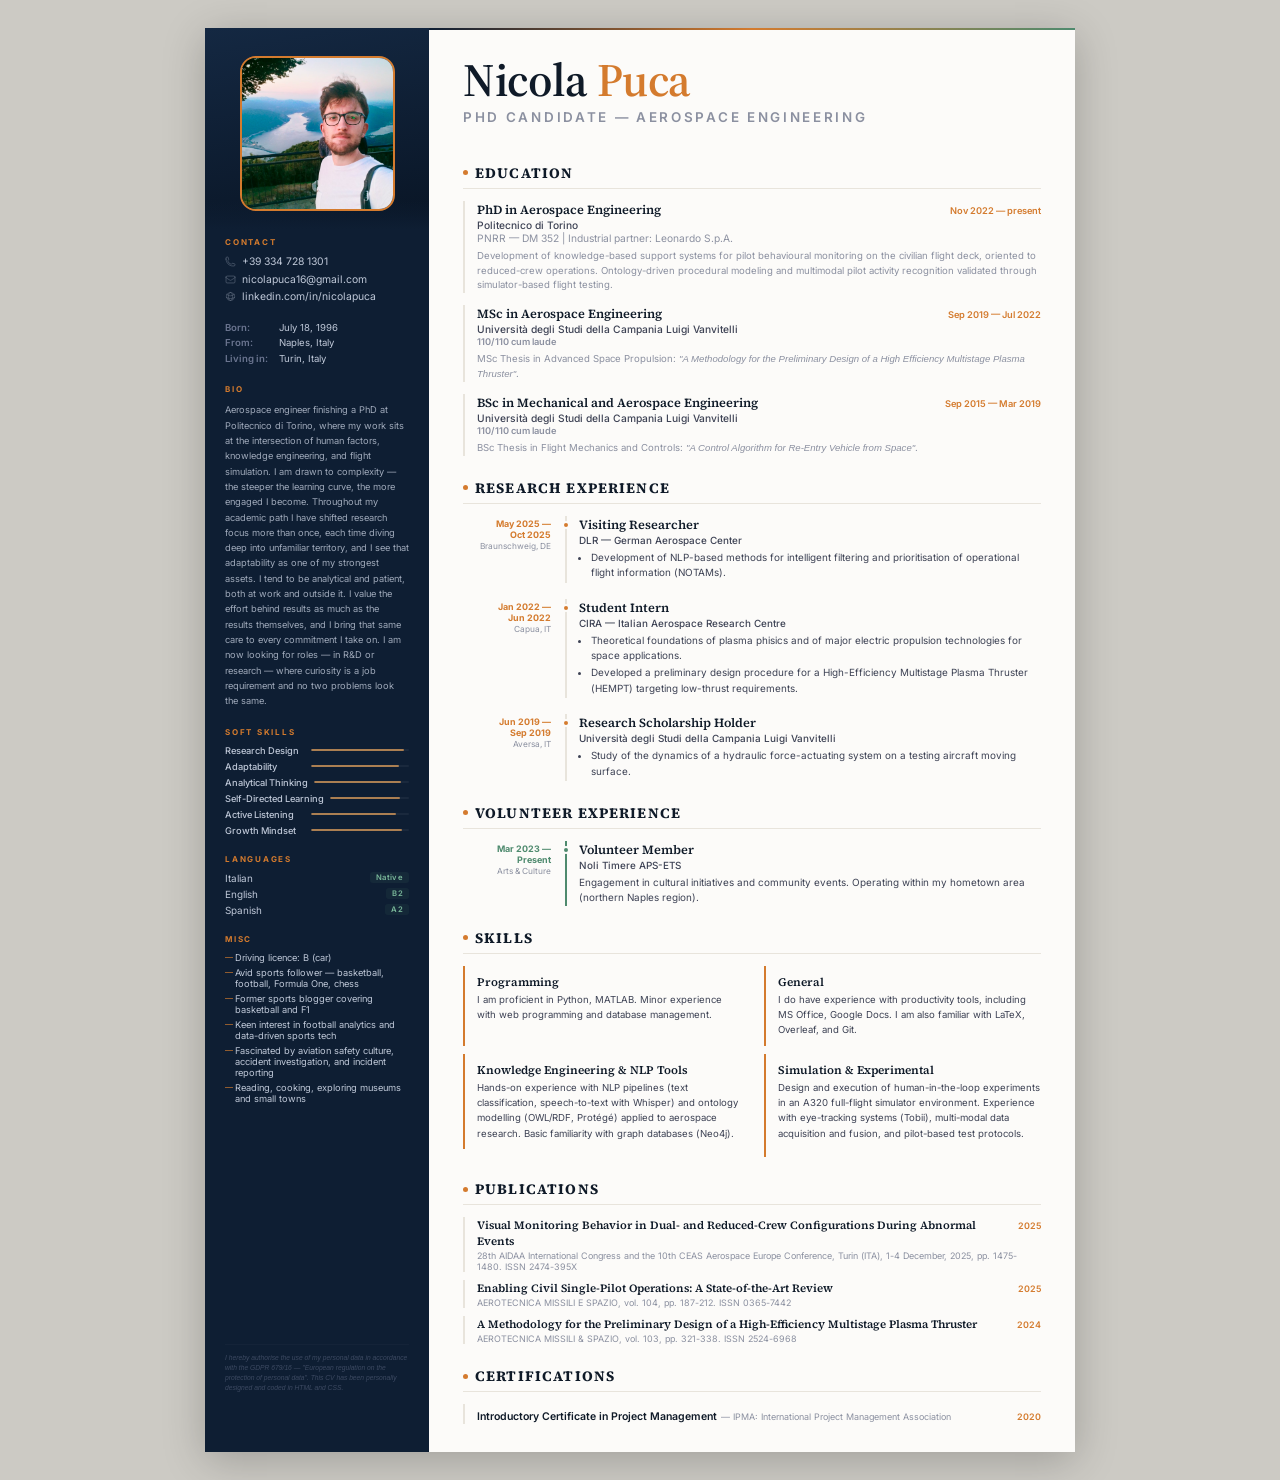
==== commit bc509c0e: "add volunteering, passions, skills" ====
--- a/index.html
+++ b/index.html
@@ -105,9 +105,21 @@
         ${d.experience.map(e=>`<div class="exp"><div class="exp-side"><span class="exp-when">${escButAllowTags(e.period)}</span><span class="exp-where">${esc(e.location)}</span></div><div class="exp-body"><div class="exp-role">${esc(e.role)}</div><div class="exp-org">${esc(e.organisation)}</div><div class="exp-desc">${e.bullets?'<ul>'+e.bullets.map(b=>`<li>${esc(b)}</li>`).join('')+'</ul>':esc(e.description||'')}</div></div></div>`).join('')}
       </div>
 
+      ${d.volunteer&&d.volunteer.length?`<div class="sec"><div class="sec-title"><span class="sec-dot"></span>Volunteer Experience</div>${d.volunteer.map(v=>`<div class="vol"><div class="vol-side"><span class="vol-when">${escButAllowTags(v.period)}</span><span class="vol-cat">${esc(v.category)}</span></div><div class="vol-body"><div class="vol-role">${esc(v.role)}</div><div class="vol-org">${esc(v.organisation)}</div><div class="vol-desc">${esc(v.description)}</div></div></div>`).join('')}</div>`:''}
+
       <div class="sec">
         <div class="sec-title"><span class="sec-dot"></span>Skills</div>
-        ${d.skillAreas.map(s=>`<div class="skill-area"><div class="skill-area-name">${esc(s.area)}</div><div class="skill-area-items">${esc(s.items)}</div></div>`).join('')}
+        <div class="skills-grid">
+          ${d.skillAreas.filter(s => !s.section || s.section === 'core').map(s=>`<div class="skill-area"><div class="skill-area-name">${esc(s.area)}</div><div class="skill-area-items">${esc(s.items)}</div></div>`).join('')}
+        </div>
+        ${d.skillAreas.some(s => s.section === 'research') ? `
+        <div class="research-skills-group">
+          <div class="research-subtitle">Research Experience</div>
+          <div class="skills-grid">
+            ${d.skillAreas.filter(s => s.section === 'research').map(s=>`<div class="skill-area"><div class="skill-area-name">${esc(s.area)}</div><div class="skill-area-items">${esc(s.items)}</div></div>`).join('')}
+          </div>
+        </div>
+        ` : ''}
       </div>
 
       ${d.publications&&d.publications.length?`<div class="sec"><div class="sec-title"><span class="sec-dot"></span>Publications</div>${d.publications.map(p=>`<div class="pub"><div class="pub-top"><div class="pub-title">${p.url?`<a href="${esc(p.url)}" target="_blank" rel="noopener">${esc(p.title)}</a>`:esc(p.title)}</div><span class="pub-year">${esc(p.year)}</span></div><div class="pub-venue">${esc(p.venue)}</div></div>`).join('')}</div>`:''}
--- a/style.css
+++ b/style.css
@@ -33,7 +33,7 @@
 .sidebar-header { width:100%; padding:28px 20px 18px; background:linear-gradient(170deg,var(--sidebar-top) 0%,#091525 100%); text-align:center; position:relative; }
 .sidebar-header::after { content:''; position:absolute; bottom:0;left:0;right:0; height:28px; background:linear-gradient(to top,var(--sidebar-bg),transparent); }
 .avatar-circle { width:78px;height:78px; border-radius:50%; border:2px solid var(--accent); background:var(--sidebar-top); display:flex;align-items:center;justify-content:center; font-family:'Source Serif 4',serif; font-size:1.5rem;font-weight:700; color:var(--accent-light); margin:0 auto; position:relative;z-index:1; }
-.avatar-photo { width:155px;height:155px; border-radius:50%; border:2px solid var(--accent); object-fit:cover; object-position:center top; margin:0 auto; display:block; position:relative;z-index:1; }
+.avatar-photo { width:155px;height:155px; border-radius:16px; border:2px solid var(--accent); object-fit:cover; object-position:center top; margin:0 auto; display:block; position:relative;z-index:1; }
 
 .sidebar-body { padding:8px 20px 0; }
 
@@ -57,6 +57,7 @@
 
 /* Soft skills — horizontal bars */
 .soft-skills-list { display:flex; flex-direction:column; gap:5px; }
+
 .soft-skill-row { display:flex; align-items:center; gap:6px; }
 .soft-skill-name { font-size:0.58rem; color:var(--sidebar-text); font-weight:500; flex-shrink:0; min-width:80px; }
 .skill-bar { flex:1; height:2px; background:rgba(255,255,255,0.05); border-radius:1px; overflow:hidden; }
@@ -72,7 +73,7 @@
 .misc-item::before { content:'—'; position:absolute; left:0; color:var(--accent); font-size:0.5rem; }
 
 /* GDPR */
-.gdpr { font-size:0.42rem; color:var(--sidebar-muted); opacity:0.5; line-height:1.5; margin-top:14px; padding-top:8px; border-top:1px solid rgba(255,255,255,0.05); font-style:italic; }
+.gdpr { font-size:0.42rem; color:var(--sidebar-muted); opacity:0.5; line-height:1.5; margin-top:240px; padding-top:8px; border-top:1px solid rgba(255,255,255,0.05); font-style:italic; }
 
 /* ═══ MAIN ═══ */
 .main { background:var(--main-bg);padding:0; }
@@ -117,11 +118,29 @@
 .exp-desc ul { margin:2px 0 0 12px; }
 .exp-desc ul li { margin-bottom:2px; }
 
+/* Volunteer — similar to experience with green accent */
+.vol { display:grid;grid-template-columns:88px 1fr;gap:0 14px;margin-bottom:16px; }
+.vol:last-child { margin-bottom:0; }
+.vol-side { padding-top:2px;text-align:right; }
+.vol-when { font-size:0.56rem;font-weight:700;color:var(--green);display:block;margin-bottom:1px; }
+.vol-cat { font-size:0.52rem;color:var(--text-light);display:block; }
+.vol-body { padding-left:14px; position:relative; }
+.vol-body::before { content:''; position:absolute; left:0;top:0;bottom:0; width:2px; background:var(--green); }
+.vol-body::after { content:''; position:absolute; left:-3px;top:5px; width:8px;height:8px; border-radius:50%; background:var(--green); border:2px solid var(--main-bg); }
+.vol-role { font-family:'Source Serif 4',serif;font-size:0.78rem;font-weight:600;color:var(--text-dark);margin-bottom:1px; }
+.vol-org { font-size:0.62rem;color:var(--text-mid);font-weight:500;margin-bottom:4px; }
+.vol-desc { font-size:0.62rem;color:var(--text-mid);line-height:1.55; }
+
 /* Skills — left-accent cards */
 .skill-area { padding:8px 0 8px 12px; margin-bottom:8px; border-left:2px solid var(--accent); }
 .skill-area:last-child { margin-bottom:0; }
 .skill-area-name { font-family:'Source Serif 4',serif; font-size:0.72rem; font-weight:600; color:var(--text-dark); margin-bottom:2px; }
 .skill-area-items { font-size:0.6rem; color:var(--text-mid); line-height:1.6; }
+
+/* Skills Grid — 2x2 layout */
+.skills-grid { display:grid; grid-template-columns:1fr 1fr; gap:0 24px; margin-bottom:16px; }
+.research-skills-group { margin-top:12px; }
+.research-subtitle { font-size:0.64rem; font-weight:600; color:var(--text-mid); text-transform:uppercase; letter-spacing:0.08em; margin-bottom:10px; margin-top:8px; }
 
 /* Publications — clean */
 .pub { margin-bottom:8px; padding-left:12px; border-left:2px solid var(--divider); }
